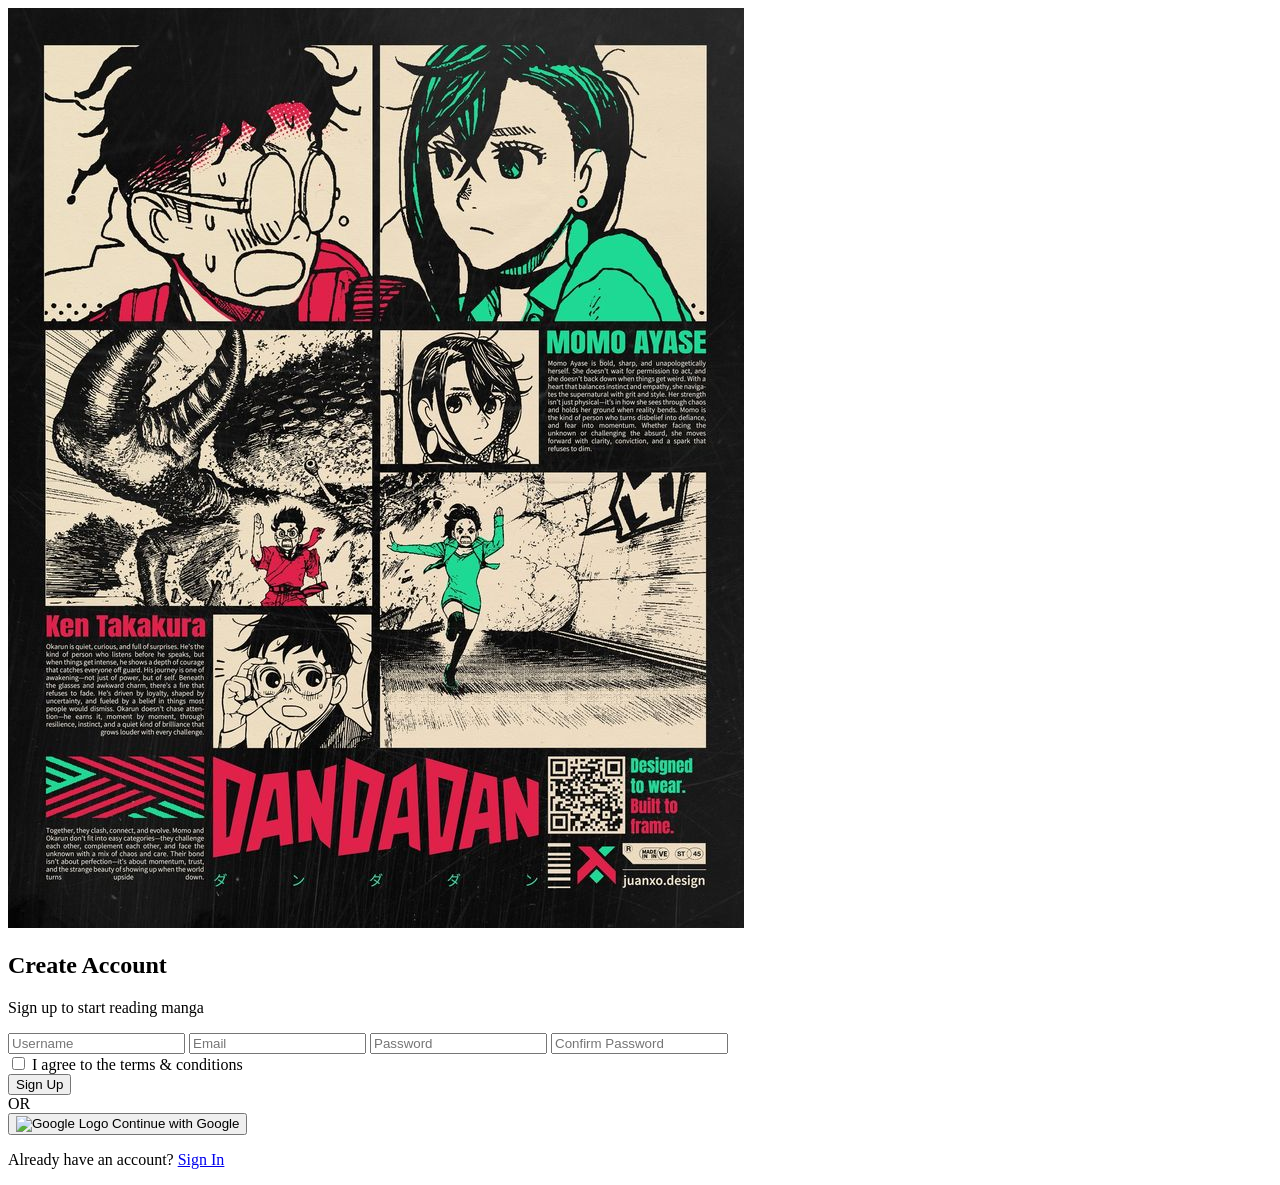
==== index.html @ 91b749fc "index.html" ====
<!DOCTYPE html>
<html lang="en">
<head>
  <meta charset="UTF-8" />
  <meta name="viewport" content="width=device-width, initial-scale=1.0" />
  <title>Manga_Read - Sign Up</title>
  <link rel="stylesheet" href="style.css" />
</head>
<body>
  <div class="container">
    <!-- Left Image Section -->
    <div class="image-box">
      <img src="poster.jpg" alt="Manga Poster" />
    </div>

    <!-- Sign Up Form Section -->
    <div class="form-box">
      <h2>Create Account</h2>
      <p>Sign up to start reading manga</p>

      <form id="signupForm">
        <input type="text" id="username" placeholder="Username" required />
        <input type="email" id="email" placeholder="Email" required />
        <input type="password" id="password" placeholder="Password" required />
        <input type="password" id="confirm" placeholder="Confirm Password" required />

        <div class="remember">
          <input type="checkbox" id="terms" />
          <label for="terms">I agree to the terms & conditions</label>
        </div>

        <button type="submit" class="btn-main">Sign Up</button>
      </form>

      <div class="divider">OR</div>

      <button class="btn-google">
        <img
          src="https://www.svgrepo.com/show/475656/google-color.svg"
          alt="Google Logo"
        />
        Continue with Google
      </button>

      <p class="login-link">
        Already have an account? <a href="./Sign in/index.html">Sign In</a>
      </p>
    </div>
  </div>

  <script src="script.js"></script>
</body>
</html>
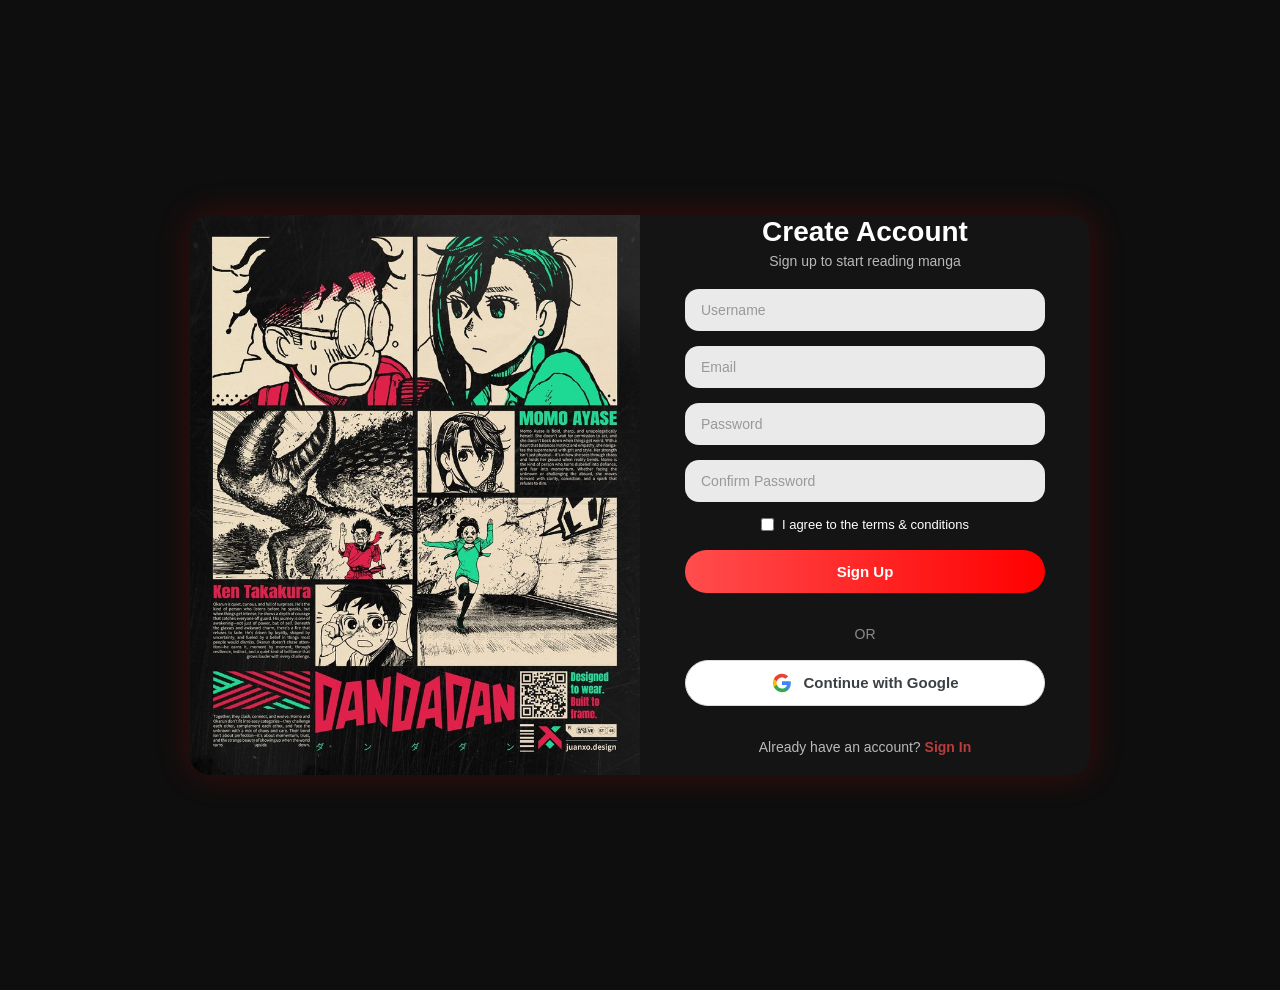
==== commit 614a307e: "index.html" ====
--- a/index.html
+++ b/index.html
@@ -10,7 +10,7 @@
   <div class="container">
     <!-- Left Image Section -->
     <div class="image-box">
-      <img src="poster.jpg" alt="Manga Poster" />
+      <img src="../poster.jpg" alt="Manga Poster" />
     </div>
 
     <!-- Sign Up Form Section -->
@@ -34,16 +34,18 @@
 
       <div class="divider">OR</div>
 
-      <button class="btn-google">
-        <img
-          src="https://www.svgrepo.com/show/475656/google-color.svg"
-          alt="Google Logo"
-        />
+      <button id="googleSignUpBtn" class="btn-google">
+        <svg class="google-icon" viewBox="0 0 24 24">
+          <path fill="#4285F4" d="M22.56 12.25c0-.78-.07-1.53-.2-2.25H12v4.26h5.92c-.26 1.37-1.04 2.53-2.21 3.31v2.77h3.57c2.08-1.92 3.28-4.74 3.28-8.09z"/>
+          <path fill="#34A853" d="M12 23c2.97 0 5.46-.98 7.28-2.66l-3.57-2.77c-.98.66-2.23 1.06-3.71 1.06-2.86 0-5.29-1.93-6.16-4.53H2.18v2.84C3.99 20.53 7.7 23 12 23z"/>
+          <path fill="#FBBC05" d="M5.84 14.09c-.22-.66-.35-1.36-.35-2.09s.13-1.43.35-2.09V7.07H2.18C1.43 8.55 1 10.22 1 12s.43 3.45 1.18 4.93l2.85-2.22.81-.62z"/>
+          <path fill="#EA4335" d="M12 5.38c1.62 0 3.06.56 4.21 1.64l3.15-3.15C17.45 2.09 14.97 1 12 1 7.7 1 3.99 3.47 2.18 7.07l3.66 2.84c.87-2.6 3.3-4.53 6.16-4.53z"/>
+        </svg>
         Continue with Google
       </button>
 
       <p class="login-link">
-        Already have an account? <a href="./Sign in/index.html">Sign In</a>
+        Already have an account? <a href="../Sign in/index.html">Sign In</a>
       </p>
     </div>
   </div>
--- a/style.css
+++ b/style.css
@@ -0,0 +1,191 @@
+/* ============================================
+   GENERAL STYLES
+   ============================================ */
+* {
+  margin: 0;
+  padding: 0;
+  box-sizing: border-box;
+  font-family: 'Poppins', sans-serif;
+}
+
+body {
+  background: #0e0e0e;
+  height: 110vh;
+  display: flex;
+  align-items: center;
+  justify-content: center;
+  color: #fff;
+}
+
+/* ============================================
+   CONTAINER & LAYOUT
+   ============================================ */
+.container {
+  width: 900px;
+  height: 560px;
+  background: #141414;
+  display: flex;
+  border-radius: 20px;
+  overflow: hidden;
+  box-shadow: 0 0 35px rgba(255, 0, 0, 0.2);
+}
+
+/* Image Section */
+.image-box {
+  width: 50%;
+}
+
+.image-box img {
+  width: 100%;
+  height: 100%;
+  object-fit: cover;
+}
+
+/* Form Section */
+.form-box {
+  width: 50%;
+  padding: 45px;
+  display: flex;
+  flex-direction: column;
+  justify-content: center;
+  align-items: center;
+  text-align: center;
+}
+
+/* ============================================
+   FORM TYPOGRAPHY
+   ============================================ */
+.form-box h2 {
+  font-size: 28px;
+  margin-bottom: 5px;
+}
+
+.form-box p {
+  font-size: 14px;
+  opacity: 0.7;
+  margin-bottom: 20px;
+}
+
+/* ============================================
+   FORM INPUTS
+   ============================================ */
+form {
+  width: 100%;
+}
+
+form input {
+  width: 100%;
+  padding: 13px 16px;
+  border-radius: 14px;
+  border: none;
+  outline: none;
+  margin-bottom: 15px;
+  background: #eaeaea;
+  color: #333;
+  font-size: 14px;
+}
+
+form input::placeholder {
+  color: #999;
+}
+
+/* Checkbox */
+.remember {
+  display: flex;
+  align-items: center;
+  justify-content: center;
+  font-size: 13px;
+  margin-bottom: 18px;
+}
+
+.remember input {
+  margin-right: 8px;
+  width: auto;
+  margin-bottom: 0;
+}
+
+/* ============================================
+   BUTTONS
+   ============================================ */
+.btn-main {
+  width: 100%;
+  padding: 13px;
+  border: none;
+  border-radius: 30px;
+  background: linear-gradient(90deg, #ff4d4d, #ff0000);
+  color: #fff;
+  font-size: 15px;
+  font-weight: 600;
+  cursor: pointer;
+  transition: opacity 0.3s ease;
+  margin-bottom: 15px;
+}
+
+.btn-main:hover {
+  opacity: 0.85;
+}
+
+.btn-main:active {
+  transform: scale(0.98);
+}
+
+/* Google Button */
+.btn-google {
+  width: 100%;
+  background: #fff;
+  border: 1px solid #dadce0;
+  border-radius: 30px;
+  padding: 12px;
+  color: #3c4043;
+  display: flex;
+  align-items: center;
+  justify-content: center;
+  gap: 12px;
+  font-size: 15px;
+  font-weight: 600;
+  cursor: pointer;
+  transition: all 0.3s ease;
+  margin-bottom: 15px;
+}
+
+.btn-google:hover {
+  background: #f8f9fa;
+  box-shadow: 0 1px 3px rgba(0, 0, 0, 0.12), 0 1px 2px rgba(0, 0, 0, 0.24);
+}
+
+.btn-google:active {
+  transform: scale(0.98);
+}
+
+.google-icon {
+  width: 20px;
+  height: 20px;
+}
+
+/* ============================================
+   DIVIDER & LINKS
+   ============================================ */
+.divider {
+  text-align: center;
+  margin: 18px 0;
+  opacity: 0.5;
+  font-size: 14px;
+}
+
+.login-link {
+  margin-top: 18px;
+  text-align: center;
+  font-size: 13px;
+}
+
+.login-link a {
+  color: #ff4d4d;
+  text-decoration: none;
+  font-weight: 600;
+  transition: color 0.3s ease;
+}
+
+.login-link a:hover {
+  color: #ff6666;
+  text-decoration: underline;
+}
